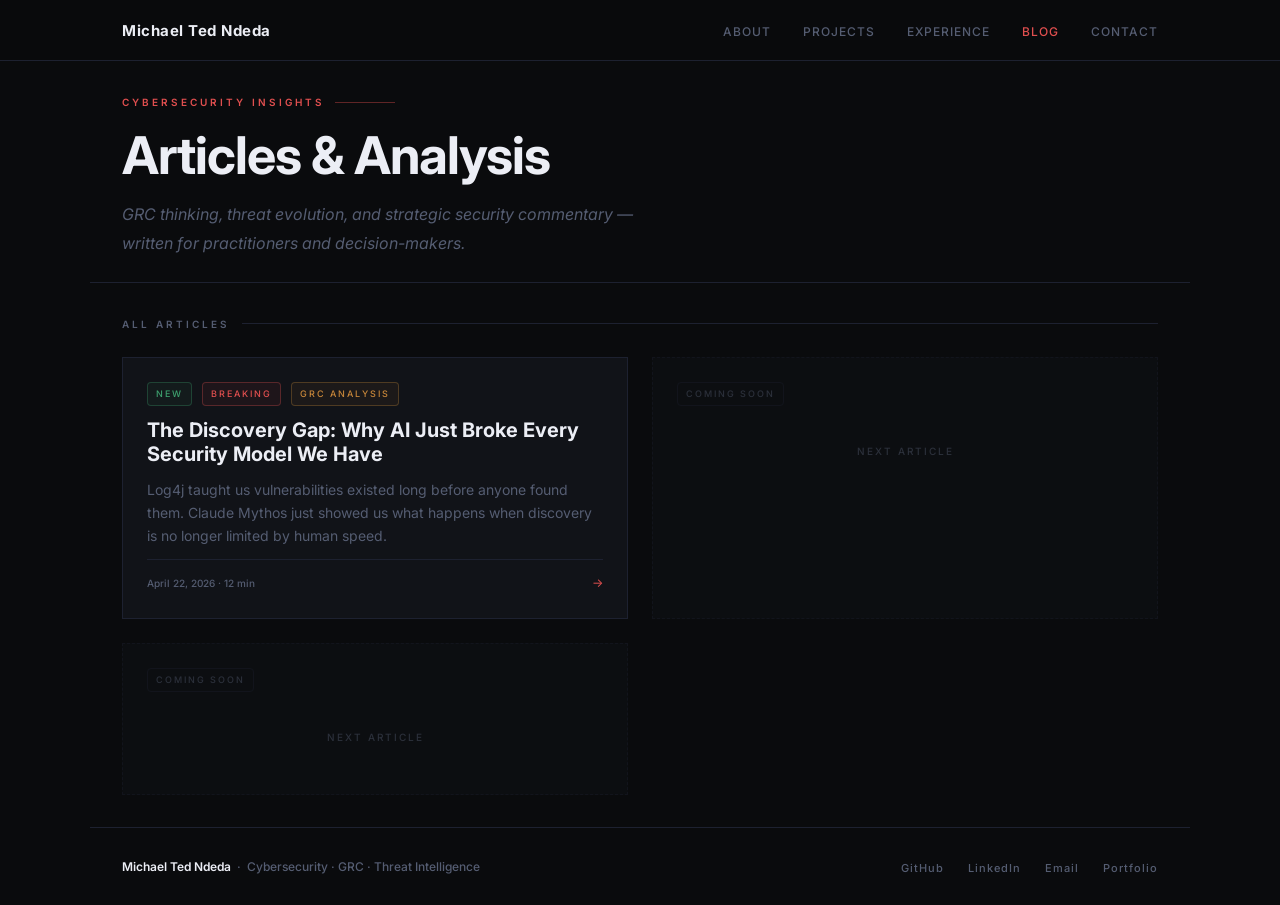
==== blog.html @ f83b4b7b "Restructure blog: create blog.html hub, move article to articles/discovery-gap.html, update nav" ====
<!DOCTYPE html>
<html lang="en">
<head>
  <meta charset="UTF-8" />
  <meta name="viewport" content="width=device-width, initial-scale=1.0" />
  <meta name="description" content="Cybersecurity insights and analysis by Michael Ted Ndeda — GRC, SOC operations, and strategic security thinking." />
  <title>Blog | Michael Ted Ndeda</title>

  <link rel="preconnect" href="https://fonts.googleapis.com" />
  <link rel="preconnect" href="https://fonts.gstatic.com" crossorigin />
  <link href="https://fonts.googleapis.com/css2?family=Inter:ital,wght@0,400;0,500;0,600;0,700;1,400&display=swap" rel="stylesheet" />

  <style>
    :root {
      --bg:        #0a0b0d;
      --surface:   #111318;
      --surface2:  #161a21;
      --border:    #1d2130;
      --text:      #c8ccd6;
      --muted:     #555d72;
      --bright:    #eceef5;
      --accent:    #e04f4f;
      --accent2:   #3d7dd9;
      --amber:     #c8873a;
      --green:     #3da06e;
      --radius:    4px;
      --sp-1:      4px;
      --sp-2:      8px;
      --sp-3:      12px;
      --sp-4:      16px;
      --sp-5:      20px;
      --sp-6:      24px;
      --sp-8:      32px;
    }

    *, *::before, *::after { margin: 0; padding: 0; box-sizing: border-box; }
    html { scroll-behavior: smooth; }

    body {
      background: var(--bg);
      color: var(--text);
      font-family: 'Inter', sans-serif;
      font-size: 16px;
      line-height: 1.8;
      -webkit-font-smoothing: antialiased;
    }

    header.site-nav {
      position: sticky; top: 0; z-index: 100;
      background: rgba(10,11,13,.94);
      backdrop-filter: blur(14px);
      border-bottom: 1px solid var(--border);
    }
    .nav-inner {
      max-width: 1100px; margin: 0 auto;
      padding: 0 var(--sp-8);
      height: 60px;
      display: flex; align-items: center; justify-content: space-between;
    }
    .nav-brand {
      font-weight: 700; font-size: 15px;
      color: var(--bright);
      text-decoration: none;
      letter-spacing: .5px;
    }
    nav ul {
      list-style: none;
      display: flex; gap: var(--sp-8); align-items: center;
    }
    nav ul a {
      font-size: 12px; letter-spacing: 1px;
      text-transform: uppercase;
      color: var(--muted);
      text-decoration: none;
      transition: color .2s;
      font-weight: 500;
    }
    nav ul a:hover,
    nav ul a.active { color: var(--bright); }
    nav ul a.active { color: var(--accent); }

    #progress {
      position: fixed; top: 60px; left: 0;
      height: 2px; width: 0;
      background: var(--accent);
      z-index: 101;
      transition: width .08s linear;
    }

    .page-hero {
      max-width: 1100px; margin: 0 auto;
      padding: var(--sp-8) var(--sp-8) var(--sp-6);
      border-bottom: 1px solid var(--border);
      opacity: 0; transform: translateY(20px);
      animation: fadeUp .6s .05s ease forwards;
    }
    .page-eyebrow {
      font-size: 10px; letter-spacing: 3px;
      text-transform: uppercase;
      color: var(--accent);
      margin-bottom: var(--sp-4);
      display: flex; align-items: center; gap: 10px;
      font-weight: 600;
    }
    .page-eyebrow::after {
      content: ''; flex: 1; max-width: 60px;
      height: 1px; background: var(--accent); opacity: .4;
    }
    .page-title {
      font-weight: 700; font-size: clamp(32px, 5vw, 52px);
      color: var(--bright);
      line-height: 1.1; letter-spacing: -1px;
      margin-bottom: var(--sp-4);
    }
    .page-sub {
      font-size: 16px; color: var(--muted);
      max-width: 560px; font-style: italic;
    }

    .articles-section {
      max-width: 1100px; margin: 0 auto;
      padding: var(--sp-8) var(--sp-8);
      opacity: 0; transform: translateY(16px);
      animation: fadeUp .6s .15s ease forwards;
    }
    .section-label {
      font-size: 10px; letter-spacing: 3px;
      text-transform: uppercase;
      color: var(--muted);
      margin-bottom: var(--sp-6);
      display: flex; align-items: center; gap: 12px;
      font-weight: 600;
    }
    .section-label::after {
      content: ''; flex: 1;
      height: 1px; background: var(--border);
    }

    .articles-grid {
      display: grid;
      grid-template-columns: repeat(auto-fill, minmax(340px, 1fr));
      gap: var(--sp-6);
    }

    .article-card {
      background: var(--surface);
      border: 1px solid var(--border);
      padding: var(--sp-6);
      display: flex; flex-direction: column;
      gap: var(--sp-3);
      text-decoration: none;
      transition: border-color .2s, background .2s;
      cursor: pointer;
    }
    .article-card:hover {
      border-color: rgba(224,79,79,.35);
      background: var(--surface2);
    }
    .card-meta {
      display: flex; align-items: center;
      gap: 10px; flex-wrap: wrap;
    }
    .tag {
      font-size: 9px; letter-spacing: 2px;
      text-transform: uppercase;
      padding: 3px 8px;
      border-radius: var(--radius);
      border: 1px solid var(--border);
      color: var(--muted);
      font-weight: 500;
    }
    .tag.red   { color: var(--accent); border-color: rgba(224,79,79,.3); background: rgba(224,79,79,.06); }
    .tag.blue  { color: var(--accent2); border-color: rgba(61,125,217,.3); background: rgba(61,125,217,.06); }
    .tag.amber { color: var(--amber); border-color: rgba(200,135,58,.3); background: rgba(200,135,58,.06); }
    .tag.new   { color: var(--green); border-color: rgba(61,160,110,.3); background: rgba(61,160,110,.06); }

    .card-title {
      font-weight: 700; font-size: 20px;
      color: var(--bright); line-height: 1.2;
    }
    .card-excerpt {
      font-size: 14px; color: var(--muted);
      line-height: 1.65;
    }
    .card-footer {
      display: flex; align-items: center;
      justify-content: space-between;
      margin-top: auto; padding-top: var(--sp-3);
      border-top: 1px solid var(--border);
    }
    .card-date {
      font-size: 10px; color: var(--muted);
      font-weight: 500;
    }
    .card-arrow {
      font-size: 12px; color: var(--accent);
      transition: transform .2s;
    }
    .article-card:hover .card-arrow { transform: translateX(4px); }

    .article-card.placeholder {
      border-style: dashed;
      opacity: .45;
    }
    .placeholder-label {
      font-size: 10px; letter-spacing: 2px;
      text-transform: uppercase;
      color: var(--muted);
      text-align: center;
      padding: var(--sp-6) 0;
      font-weight: 500;
    }

    .site-footer {
      border-top: 1px solid var(--border);
      padding: var(--sp-6) var(--sp-8);
      max-width: 1100px; margin: 0 auto;
      display: flex; align-items: center; justify-content: space-between;
      flex-wrap: wrap; gap: var(--sp-4);
    }
    .footer-l {
      font-size: 12px; color: var(--muted);
      font-weight: 500;
    }
    .footer-l strong { color: var(--bright); font-weight: 600; }
    .footer-links {
      display: flex; gap: var(--sp-6); list-style: none;
    }
    .footer-links a {
      font-size: 11px; color: var(--muted);
      text-decoration: none; letter-spacing: 1px;
      transition: color .15s;
      font-weight: 500;
    }
    .footer-links a:hover { color: var(--accent); }

    @keyframes fadeUp {
      to { opacity: 1; transform: translateY(0); }
    }

    @media (max-width: 768px) {
      .nav-inner { padding: 0 var(--sp-6); }
      nav ul { display: none; }
      .page-hero, .articles-section { padding-left: var(--sp-6); padding-right: var(--sp-6); }
      .articles-grid { grid-template-columns: 1fr; }
      .site-footer { padding: var(--sp-6); flex-direction: column; align-items: flex-start; }
    }
  </style>
</head>
<body>

<div id="progress"></div>

<!-- NAV -->
<header class="site-nav">
  <div class="nav-inner">
    <a class="nav-brand" href="https://teddyndeda.tech">Michael Ted Ndeda</a>
    <nav>
      <ul>
        <li><a href="https://teddyndeda.tech/#about">About</a></li>
        <li><a href="https://teddyndeda.tech/#projects">Projects</a></li>
        <li><a href="https://teddyndeda.tech/#experience">Experience</a></li>
        <li><a href="/blog.html" class="active">Blog</a></li>
        <li><a href="https://teddyndeda.tech/#contact">Contact</a></li>
      </ul>
    </nav>
  </div>
</header>

<!-- PAGE HERO -->
<div class="page-hero">
  <div class="page-eyebrow">Cybersecurity Insights</div>
  <h1 class="page-title">Articles &amp; Analysis</h1>
  <p class="page-sub">GRC thinking, threat evolution, and strategic security commentary — written for practitioners and decision-makers.</p>
</div>

<!-- ARTICLES GRID -->
<div class="articles-section">
  <p class="section-label">All Articles</p>
  <div class="articles-grid">

    <!-- ARTICLE 01 — The Discovery Gap -->
    <a href="/articles/discovery-gap.html" class="article-card">
      <div class="card-meta">
        <span class="tag new">New</span>
        <span class="tag red">Breaking</span>
        <span class="tag amber">GRC Analysis</span>
      </div>
      <h3 class="card-title">The Discovery Gap: Why AI Just Broke Every Security Model We Have</h3>
      <p class="card-excerpt">Log4j taught us vulnerabilities existed long before anyone found them. Claude Mythos just showed us what happens when discovery is no longer limited by human speed.</p>
      <div class="card-footer">
        <span class="card-date">April 22, 2026 · 12 min</span>
        <span class="card-arrow">→</span>
      </div>
    </a>

    <!-- PLACEHOLDER 02 -->
    <div class="article-card placeholder">
      <div class="card-meta"><span class="tag">Coming Soon</span></div>
      <p class="placeholder-label">Next Article</p>
    </div>

    <!-- PLACEHOLDER 03 -->
    <div class="article-card placeholder">
      <div class="card-meta"><span class="tag">Coming Soon</span></div>
      <p class="placeholder-label">Next Article</p>
    </div>

  </div>
</div>

<!-- FOOTER -->
<footer class="site-footer">
  <div class="footer-l">
    <strong>Michael Ted Ndeda</strong> &nbsp;·&nbsp; Cybersecurity · GRC · Threat Intelligence
  </div>
  <ul class="footer-links">
    <li><a href="https://github.com/Archer7Mi">GitHub</a></li>
    <li><a href="https://www.linkedin.com/in/michaelndeda/">LinkedIn</a></li>
    <li><a href="mailto:theondeda@gmail.com">Email</a></li>
    <li><a href="https://teddyndeda.tech">Portfolio</a></li>
  </ul>
</footer>

<script>
  window.addEventListener('scroll', () => {
    const d = document.documentElement;
    const pct = (d.scrollTop / (d.scrollHeight - d.clientHeight)) * 100;
    document.getElementById('progress').style.width = pct + '%';
  });
</script>

</body>
</html>
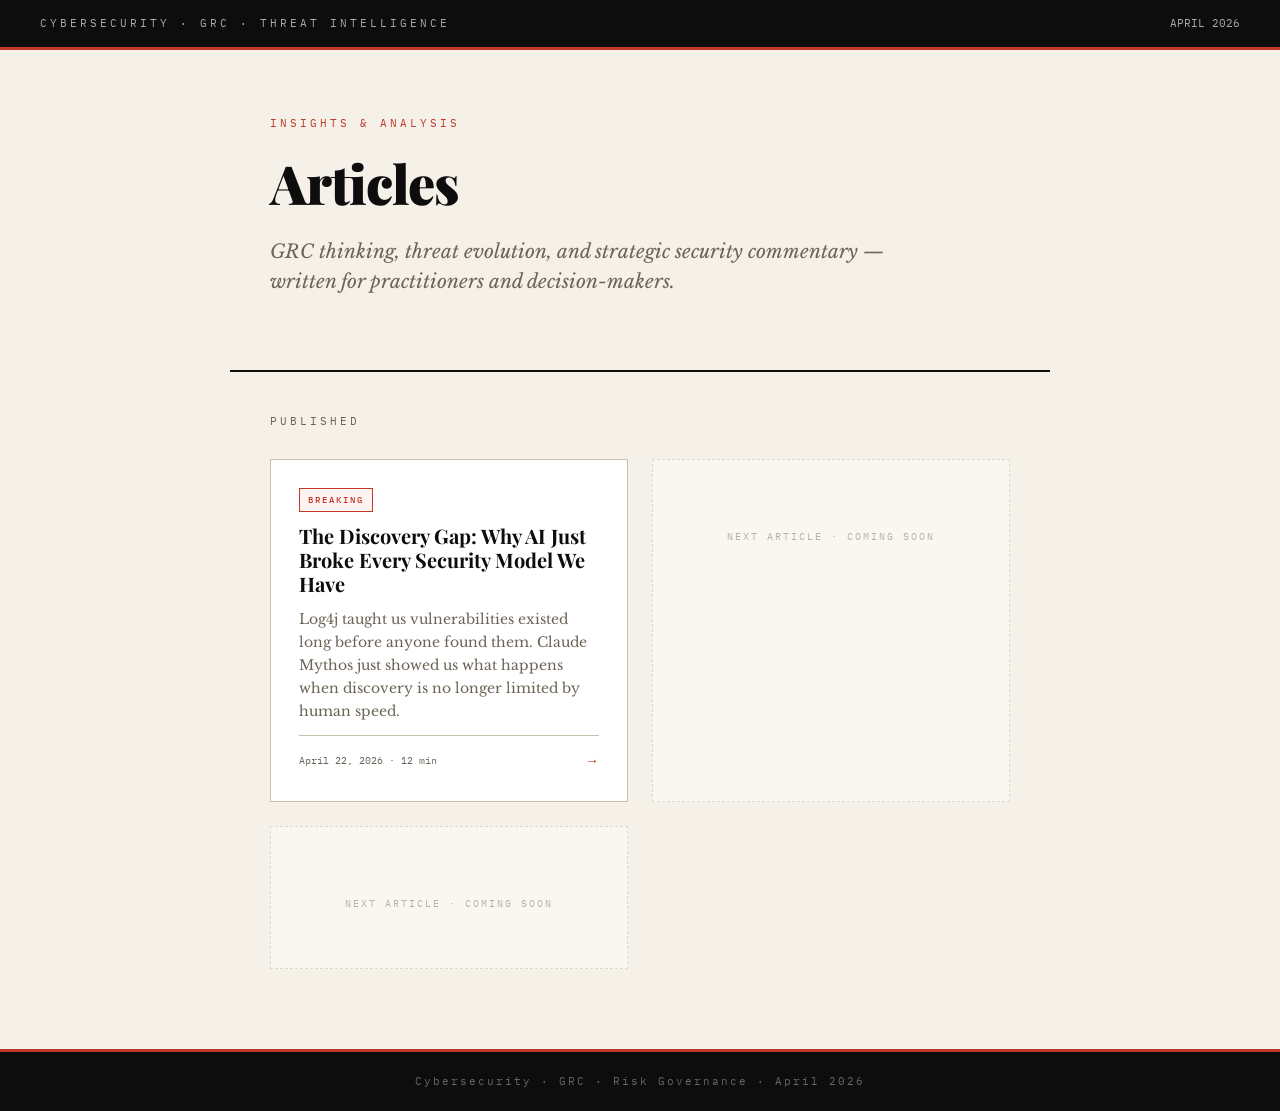
==== commit 26139890: "Redesign blog with light theme: apply serif typography, cream paper, professional layout" ====
--- a/blog.html
+++ b/blog.html
@@ -8,192 +8,184 @@
 
   <link rel="preconnect" href="https://fonts.googleapis.com" />
   <link rel="preconnect" href="https://fonts.gstatic.com" crossorigin />
-  <link href="https://fonts.googleapis.com/css2?family=Inter:ital,wght@0,400;0,500;0,600;0,700;1,400&display=swap" rel="stylesheet" />
+  <link href="https://fonts.googleapis.com/css2?family=Playfair+Display:wght@400;700;900&family=IBM+Plex+Mono:wght@400;500&family=Libre+Baskerville:ital,wght@0,400;0,700;1,400&display=swap" rel="stylesheet" />
 
   <style>
     :root {
-      --bg:        #0a0b0d;
-      --surface:   #111318;
-      --surface2:  #161a21;
-      --border:    #1d2130;
-      --text:      #c8ccd6;
-      --muted:     #555d72;
-      --bright:    #eceef5;
-      --accent:    #e04f4f;
-      --accent2:   #3d7dd9;
-      --amber:     #c8873a;
-      --green:     #3da06e;
-      --radius:    4px;
-      --sp-1:      4px;
-      --sp-2:      8px;
-      --sp-3:      12px;
-      --sp-4:      16px;
-      --sp-5:      20px;
-      --sp-6:      24px;
-      --sp-8:      32px;
+      --ink: #0d0d0d;
+      --paper: #f5f0e8;
+      --accent: #c0392b;
+      --accent2: #1a3a5c;
+      --muted: #6b6355;
+      --rule: #c8bfad;
+      --highlight: #fef3cd;
+      --bg-light: #fdf9f4;
     }
 
     *, *::before, *::after { margin: 0; padding: 0; box-sizing: border-box; }
     html { scroll-behavior: smooth; }
 
     body {
-      background: var(--bg);
-      color: var(--text);
-      font-family: 'Inter', sans-serif;
-      font-size: 16px;
-      line-height: 1.8;
-      -webkit-font-smoothing: antialiased;
-    }
-
-    header.site-nav {
-      position: sticky; top: 0; z-index: 100;
-      background: rgba(10,11,13,.94);
-      backdrop-filter: blur(14px);
-      border-bottom: 1px solid var(--border);
-    }
-    .nav-inner {
-      max-width: 1100px; margin: 0 auto;
-      padding: 0 var(--sp-8);
-      height: 60px;
-      display: flex; align-items: center; justify-content: space-between;
-    }
-    .nav-brand {
-      font-weight: 700; font-size: 15px;
-      color: var(--bright);
-      text-decoration: none;
-      letter-spacing: .5px;
-    }
-    nav ul {
-      list-style: none;
-      display: flex; gap: var(--sp-8); align-items: center;
-    }
-    nav ul a {
-      font-size: 12px; letter-spacing: 1px;
-      text-transform: uppercase;
-      color: var(--muted);
-      text-decoration: none;
-      transition: color .2s;
-      font-weight: 500;
-    }
-    nav ul a:hover,
-    nav ul a.active { color: var(--bright); }
-    nav ul a.active { color: var(--accent); }
-
-    #progress {
-      position: fixed; top: 60px; left: 0;
-      height: 2px; width: 0;
-      background: var(--accent);
-      z-index: 101;
-      transition: width .08s linear;
-    }
-
-    .page-hero {
-      max-width: 1100px; margin: 0 auto;
-      padding: var(--sp-8) var(--sp-8) var(--sp-6);
-      border-bottom: 1px solid var(--border);
-      opacity: 0; transform: translateY(20px);
-      animation: fadeUp .6s .05s ease forwards;
-    }
-    .page-eyebrow {
-      font-size: 10px; letter-spacing: 3px;
+      background: var(--paper);
+      color: var(--ink);
+      font-family: 'Libre Baskerville', Georgia, serif;
+      line-height: 1.75;
+      font-size: 17px;
+    }
+
+    /* Masthead */
+    .masthead {
+      background: var(--ink);
+      color: var(--paper);
+      padding: 14px 40px;
+      display: flex;
+      align-items: center;
+      justify-content: space-between;
+      border-bottom: 3px solid var(--accent);
+    }
+    .masthead-label {
+      font-family: 'IBM Plex Mono', monospace;
+      font-size: 11px;
+      letter-spacing: 3px;
+      text-transform: uppercase;
+      color: #aaa;
+    }
+    .masthead-date {
+      font-family: 'IBM Plex Mono', monospace;
+      font-size: 11px;
+      color: #aaa;
+    }
+
+    /* Hero */
+    .hero {
+      max-width: 820px;
+      margin: 0 auto;
+      padding: 64px 40px 40px;
+      border-bottom: 2px solid var(--ink);
+    }
+
+    .category-tag {
+      font-family: 'IBM Plex Mono', monospace;
+      font-size: 11px;
+      letter-spacing: 3px;
       text-transform: uppercase;
       color: var(--accent);
-      margin-bottom: var(--sp-4);
-      display: flex; align-items: center; gap: 10px;
-      font-weight: 600;
-    }
-    .page-eyebrow::after {
-      content: ''; flex: 1; max-width: 60px;
-      height: 1px; background: var(--accent); opacity: .4;
-    }
-    .page-title {
-      font-weight: 700; font-size: clamp(32px, 5vw, 52px);
-      color: var(--bright);
-      line-height: 1.1; letter-spacing: -1px;
-      margin-bottom: var(--sp-4);
-    }
+      margin-bottom: 20px;
+      display: block;
+    }
+
+    h1 {
+      font-family: 'Playfair Display', serif;
+      font-size: clamp(32px, 5vw, 54px);
+      font-weight: 900;
+      line-height: 1.1;
+      letter-spacing: -1px;
+      margin-bottom: 24px;
+      color: var(--ink);
+    }
+
     .page-sub {
-      font-size: 16px; color: var(--muted);
-      max-width: 560px; font-style: italic;
-    }
-
+      font-size: 19px;
+      font-style: italic;
+      color: var(--muted);
+      line-height: 1.6;
+      max-width: 680px;
+      margin-bottom: 32px;
+    }
+
+    /* Articles section */
     .articles-section {
-      max-width: 1100px; margin: 0 auto;
-      padding: var(--sp-8) var(--sp-8);
-      opacity: 0; transform: translateY(16px);
-      animation: fadeUp .6s .15s ease forwards;
-    }
+      max-width: 820px;
+      margin: 0 auto;
+      padding: 40px 40px 80px;
+    }
+
     .section-label {
-      font-size: 10px; letter-spacing: 3px;
-      text-transform: uppercase;
-      color: var(--muted);
-      margin-bottom: var(--sp-6);
-      display: flex; align-items: center; gap: 12px;
-      font-weight: 600;
-    }
-    .section-label::after {
-      content: ''; flex: 1;
-      height: 1px; background: var(--border);
+      font-family: 'IBM Plex Mono', monospace;
+      font-size: 11px;
+      letter-spacing: 3px;
+      text-transform: uppercase;
+      color: var(--muted);
+      margin-bottom: 28px;
+      display: block;
     }
 
     .articles-grid {
       display: grid;
       grid-template-columns: repeat(auto-fill, minmax(340px, 1fr));
-      gap: var(--sp-6);
+      gap: 24px;
     }
 
     .article-card {
-      background: var(--surface);
-      border: 1px solid var(--border);
-      padding: var(--sp-6);
-      display: flex; flex-direction: column;
-      gap: var(--sp-3);
+      background: white;
+      border: 1.5px solid var(--rule);
+      padding: 28px;
+      display: flex;
+      flex-direction: column;
+      gap: 12px;
       text-decoration: none;
-      transition: border-color .2s, background .2s;
-      cursor: pointer;
+      transition: border-color .2s, box-shadow .2s;
     }
     .article-card:hover {
-      border-color: rgba(224,79,79,.35);
-      background: var(--surface2);
-    }
+      border-color: var(--accent);
+      box-shadow: 0 4px 12px rgba(192, 57, 43, 0.15);
+    }
+
     .card-meta {
-      display: flex; align-items: center;
-      gap: 10px; flex-wrap: wrap;
-    }
+      display: flex;
+      align-items: center;
+      gap: 8px;
+      flex-wrap: wrap;
+    }
+
     .tag {
-      font-size: 9px; letter-spacing: 2px;
+      font-size: 9px;
+      letter-spacing: 2px;
       text-transform: uppercase;
       padding: 3px 8px;
-      border-radius: var(--radius);
-      border: 1px solid var(--border);
-      color: var(--muted);
+      border: 1px solid var(--rule);
+      color: var(--muted);
+      font-family: 'IBM Plex Mono', monospace;
       font-weight: 500;
     }
-    .tag.red   { color: var(--accent); border-color: rgba(224,79,79,.3); background: rgba(224,79,79,.06); }
-    .tag.blue  { color: var(--accent2); border-color: rgba(61,125,217,.3); background: rgba(61,125,217,.06); }
-    .tag.amber { color: var(--amber); border-color: rgba(200,135,58,.3); background: rgba(200,135,58,.06); }
-    .tag.new   { color: var(--green); border-color: rgba(61,160,110,.3); background: rgba(61,160,110,.06); }
+    .tag.red { 
+      color: var(--accent);
+      border-color: var(--accent);
+      background: rgba(192, 57, 43, 0.06);
+    }
 
     .card-title {
-      font-weight: 700; font-size: 20px;
-      color: var(--bright); line-height: 1.2;
-    }
+      font-family: 'Playfair Display', serif;
+      font-weight: 700;
+      font-size: 20px;
+      color: var(--ink);
+      line-height: 1.2;
+    }
+
     .card-excerpt {
-      font-size: 14px; color: var(--muted);
+      font-size: 14px;
+      color: var(--muted);
       line-height: 1.65;
     }
+
     .card-footer {
-      display: flex; align-items: center;
+      display: flex;
+      align-items: center;
       justify-content: space-between;
-      margin-top: auto; padding-top: var(--sp-3);
-      border-top: 1px solid var(--border);
-    }
+      margin-top: auto;
+      padding-top: 12px;
+      border-top: 1px solid var(--rule);
+    }
+
     .card-date {
-      font-size: 10px; color: var(--muted);
-      font-weight: 500;
-    }
+      font-family: 'IBM Plex Mono', monospace;
+      font-size: 10px;
+      color: var(--muted);
+    }
+
     .card-arrow {
-      font-size: 12px; color: var(--accent);
+      font-size: 14px;
+      color: var(--accent);
       transition: transform .2s;
     }
     .article-card:hover .card-arrow { transform: translateX(4px); }
@@ -202,89 +194,65 @@
       border-style: dashed;
       opacity: .45;
     }
+
     .placeholder-label {
-      font-size: 10px; letter-spacing: 2px;
+      font-family: 'IBM Plex Mono', monospace;
+      font-size: 10px;
+      letter-spacing: 2px;
       text-transform: uppercase;
       color: var(--muted);
       text-align: center;
-      padding: var(--sp-6) 0;
-      font-weight: 500;
-    }
-
-    .site-footer {
-      border-top: 1px solid var(--border);
-      padding: var(--sp-6) var(--sp-8);
-      max-width: 1100px; margin: 0 auto;
-      display: flex; align-items: center; justify-content: space-between;
-      flex-wrap: wrap; gap: var(--sp-4);
-    }
-    .footer-l {
-      font-size: 12px; color: var(--muted);
-      font-weight: 500;
-    }
-    .footer-l strong { color: var(--bright); font-weight: 600; }
-    .footer-links {
-      display: flex; gap: var(--sp-6); list-style: none;
-    }
-    .footer-links a {
-      font-size: 11px; color: var(--muted);
-      text-decoration: none; letter-spacing: 1px;
-      transition: color .15s;
-      font-weight: 500;
-    }
-    .footer-links a:hover { color: var(--accent); }
+      padding: 28px 0;
+    }
+
+    /* Footer */
+    footer {
+      background: var(--ink);
+      color: #666;
+      text-align: center;
+      font-family: 'IBM Plex Mono', monospace;
+      font-size: 11px;
+      letter-spacing: 2px;
+      padding: 20px;
+      border-top: 3px solid var(--accent);
+    }
 
     @keyframes fadeUp {
+      from { opacity: 0; transform: translateY(20px); }
       to { opacity: 1; transform: translateY(0); }
     }
-
-    @media (max-width: 768px) {
-      .nav-inner { padding: 0 var(--sp-6); }
-      nav ul { display: none; }
-      .page-hero, .articles-section { padding-left: var(--sp-6); padding-right: var(--sp-6); }
+    .hero { animation: fadeUp 0.6s ease both; }
+    .articles-section { animation: fadeUp 0.6s 0.2s ease both; }
+
+    @media (max-width: 700px) {
+      .masthead { padding: 12px 20px; flex-direction: column; gap: 8px; text-align: center; }
+      .hero, .articles-section { padding: 24px 20px; }
       .articles-grid { grid-template-columns: 1fr; }
-      .site-footer { padding: var(--sp-6); flex-direction: column; align-items: flex-start; }
     }
   </style>
 </head>
 <body>
 
-<div id="progress"></div>
-
-<!-- NAV -->
-<header class="site-nav">
-  <div class="nav-inner">
-    <a class="nav-brand" href="https://teddyndeda.tech">Michael Ted Ndeda</a>
-    <nav>
-      <ul>
-        <li><a href="https://teddyndeda.tech/#about">About</a></li>
-        <li><a href="https://teddyndeda.tech/#projects">Projects</a></li>
-        <li><a href="https://teddyndeda.tech/#experience">Experience</a></li>
-        <li><a href="/blog.html" class="active">Blog</a></li>
-        <li><a href="https://teddyndeda.tech/#contact">Contact</a></li>
-      </ul>
-    </nav>
-  </div>
+
+<div class="masthead">
+  <span class="masthead-label">Cybersecurity · GRC · Threat Intelligence</span>
+  <span class="masthead-date">APRIL 2026</span>
+</div>
+
+<header class="hero">
+  <span class="category-tag">Insights & Analysis</span>
+  <h1>Articles</h1>
+  <p class="page-sub">GRC thinking, threat evolution, and strategic security commentary — written for practitioners and decision-makers.</p>
 </header>
 
-<!-- PAGE HERO -->
-<div class="page-hero">
-  <div class="page-eyebrow">Cybersecurity Insights</div>
-  <h1 class="page-title">Articles &amp; Analysis</h1>
-  <p class="page-sub">GRC thinking, threat evolution, and strategic security commentary — written for practitioners and decision-makers.</p>
-</div>
-
-<!-- ARTICLES GRID -->
 <div class="articles-section">
-  <p class="section-label">All Articles</p>
+  <span class="section-label">Published</span>
   <div class="articles-grid">
 
     <!-- ARTICLE 01 — The Discovery Gap -->
     <a href="/articles/discovery-gap.html" class="article-card">
       <div class="card-meta">
-        <span class="tag new">New</span>
         <span class="tag red">Breaking</span>
-        <span class="tag amber">GRC Analysis</span>
       </div>
       <h3 class="card-title">The Discovery Gap: Why AI Just Broke Every Security Model We Have</h3>
       <p class="card-excerpt">Log4j taught us vulnerabilities existed long before anyone found them. Claude Mythos just showed us what happens when discovery is no longer limited by human speed.</p>
@@ -296,39 +264,23 @@
 
     <!-- PLACEHOLDER 02 -->
     <div class="article-card placeholder">
-      <div class="card-meta"><span class="tag">Coming Soon</span></div>
-      <p class="placeholder-label">Next Article</p>
+      <div class="card-meta"></div>
+      <p class="placeholder-label">Next Article · Coming Soon</p>
     </div>
 
     <!-- PLACEHOLDER 03 -->
     <div class="article-card placeholder">
-      <div class="card-meta"><span class="tag">Coming Soon</span></div>
-      <p class="placeholder-label">Next Article</p>
+      <div class="card-meta"></div>
+      <p class="placeholder-label">Next Article · Coming Soon</p>
     </div>
 
   </div>
 </div>
 
 <!-- FOOTER -->
-<footer class="site-footer">
-  <div class="footer-l">
-    <strong>Michael Ted Ndeda</strong> &nbsp;·&nbsp; Cybersecurity · GRC · Threat Intelligence
-  </div>
-  <ul class="footer-links">
-    <li><a href="https://github.com/Archer7Mi">GitHub</a></li>
-    <li><a href="https://www.linkedin.com/in/michaelndeda/">LinkedIn</a></li>
-    <li><a href="mailto:theondeda@gmail.com">Email</a></li>
-    <li><a href="https://teddyndeda.tech">Portfolio</a></li>
-  </ul>
+<footer>
+  Cybersecurity · GRC · Risk Governance · April 2026
 </footer>
-
-<script>
-  window.addEventListener('scroll', () => {
-    const d = document.documentElement;
-    const pct = (d.scrollTop / (d.scrollHeight - d.clientHeight)) * 100;
-    document.getElementById('progress').style.width = pct + '%';
-  });
-</script>
 
 </body>
 </html>
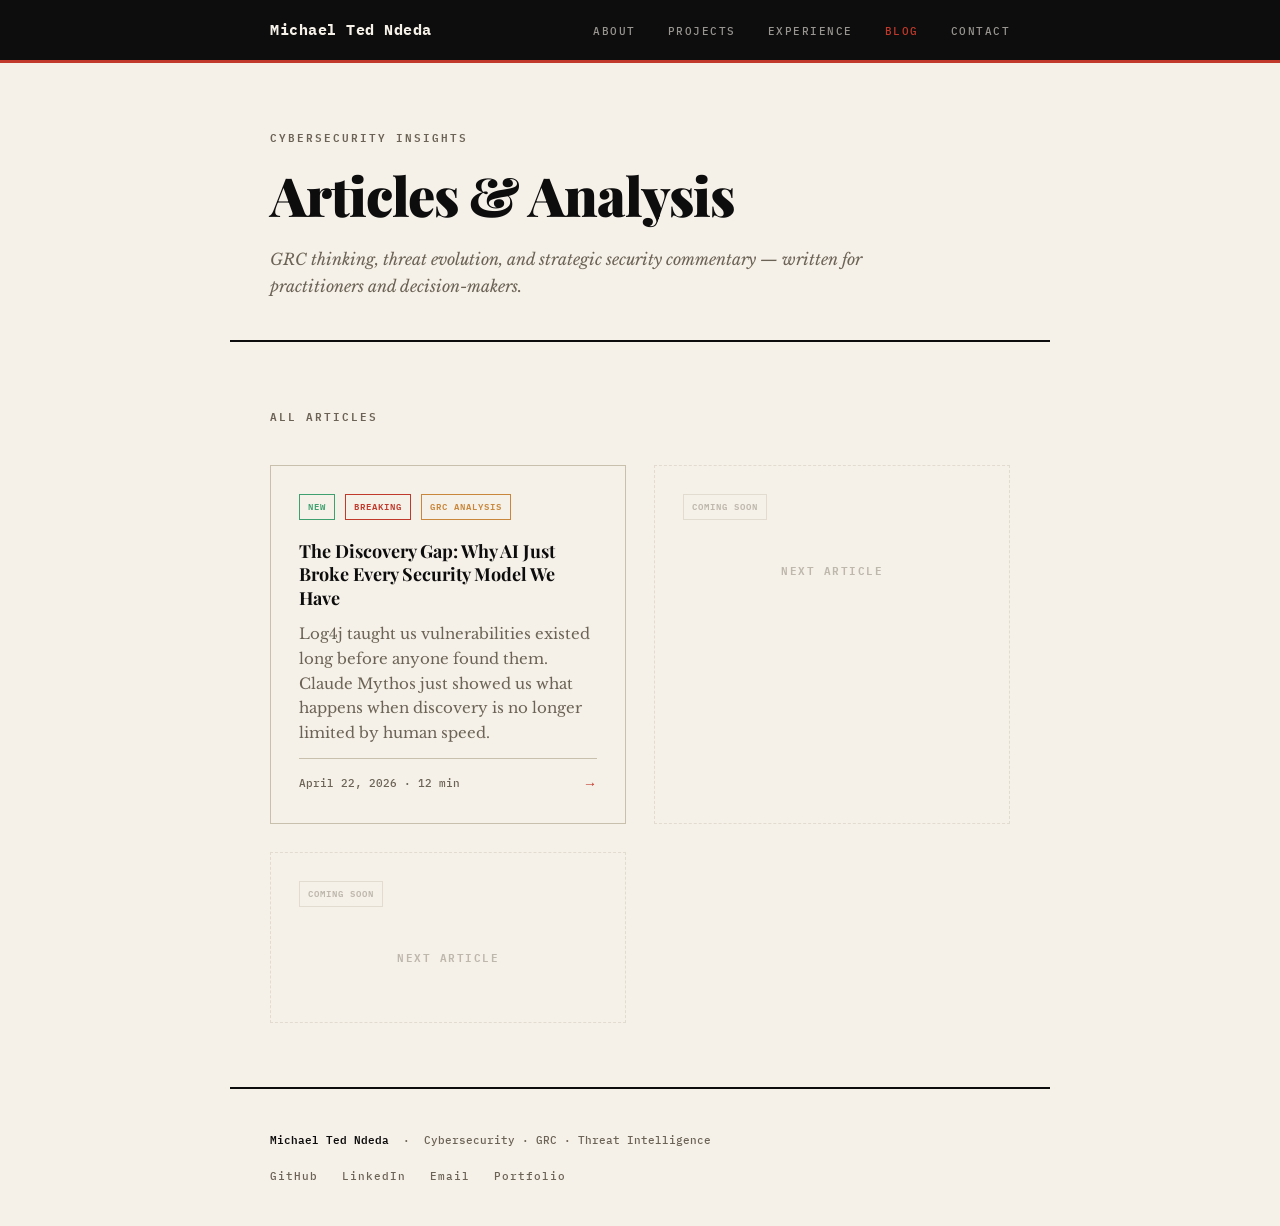
==== commit 5689bf26: "Apply light theme to blog pages (Playfair Display, Libre Baskerville, cream paper palette)" ====
--- a/blog.html
+++ b/blog.html
@@ -8,7 +8,7 @@
 
   <link rel="preconnect" href="https://fonts.googleapis.com" />
   <link rel="preconnect" href="https://fonts.gstatic.com" crossorigin />
-  <link href="https://fonts.googleapis.com/css2?family=Playfair+Display:wght@400;700;900&family=IBM+Plex+Mono:wght@400;500&family=Libre+Baskerville:ital,wght@0,400;0,700;1,400&display=swap" rel="stylesheet" />
+  <link href="https://fonts.googleapis.com/css2?family=Playfair+Display:ital,wght@0,400;0,700;0,900;1,400&family=Libre+Baskerville:ital,wght@0,400;0,700;1,400&family=IBM+Plex+Mono:wght@400;500;700&display=swap" rel="stylesheet" />
 
   <style>
     :root {
@@ -19,7 +19,8 @@
       --muted: #6b6355;
       --rule: #c8bfad;
       --highlight: #fef3cd;
-      --bg-light: #fdf9f4;
+      --code-bg: #1a1a2e;
+      --code-text: #e0e0e0;
     }
 
     *, *::before, *::after { margin: 0; padding: 0; box-sizing: border-box; }
@@ -29,145 +30,161 @@
       background: var(--paper);
       color: var(--ink);
       font-family: 'Libre Baskerville', Georgia, serif;
+      font-size: 17px;
       line-height: 1.75;
-      font-size: 17px;
-    }
-
-    /* Masthead */
-    .masthead {
+      -webkit-font-smoothing: antialiased;
+    }
+
+    /* ─── NAV ─── */
+    header.site-nav {
+      position: sticky; top: 0; z-index: 100;
       background: var(--ink);
+      border-bottom: 3px solid var(--accent);
+    }
+    .nav-inner {
+      max-width: 820px; margin: 0 auto;
+      padding: 0 40px;
+      height: 60px;
+      display: flex; align-items: center; justify-content: space-between;
+    }
+    .nav-brand {
+      font-weight: 700; font-size: 15px;
       color: var(--paper);
-      padding: 14px 40px;
-      display: flex;
-      align-items: center;
-      justify-content: space-between;
-      border-bottom: 3px solid var(--accent);
-    }
-    .masthead-label {
-      font-family: 'IBM Plex Mono', monospace;
-      font-size: 11px;
-      letter-spacing: 3px;
-      text-transform: uppercase;
-      color: #aaa;
-    }
-    .masthead-date {
-      font-family: 'IBM Plex Mono', monospace;
-      font-size: 11px;
-      color: #aaa;
-    }
-
-    /* Hero */
-    .hero {
+      text-decoration: none;
+      letter-spacing: .5px;
+      font-family: 'IBM Plex Mono', monospace;
+    }
+    nav ul {
+      list-style: none;
+      display: flex; gap: 32px; align-items: center;
+    }
+    nav ul a {
+      font-size: 11px; letter-spacing: 1.5px;
+      text-transform: uppercase;
+      color: rgba(245,240,232,.6);
+      text-decoration: none;
+      transition: color .2s;
+      font-weight: 500;
+      font-family: 'IBM Plex Mono', monospace;
+    }
+    nav ul a:hover { color: var(--paper); }
+    nav ul a.active { color: var(--accent); }
+
+    .page-hero {
+      background: var(--paper);
+      padding: 64px 40px 40px;
       max-width: 820px;
       margin: 0 auto;
-      padding: 64px 40px 40px;
       border-bottom: 2px solid var(--ink);
     }
-
-    .category-tag {
-      font-family: 'IBM Plex Mono', monospace;
-      font-size: 11px;
-      letter-spacing: 3px;
-      text-transform: uppercase;
-      color: var(--accent);
+    .page-eyebrow {
+      font-size: 11px; letter-spacing: 2px;
+      text-transform: uppercase;
+      color: var(--muted);
       margin-bottom: 20px;
-      display: block;
-    }
-
-    h1 {
+      font-family: 'IBM Plex Mono', monospace;
+      font-weight: 600;
+    }
+    .page-title {
       font-family: 'Playfair Display', serif;
+      font-weight: 900;
       font-size: clamp(32px, 5vw, 54px);
-      font-weight: 900;
+      color: var(--ink);
       line-height: 1.1;
       letter-spacing: -1px;
-      margin-bottom: 24px;
-      color: var(--ink);
-    }
-
+      margin-bottom: 20px;
+    }
     .page-sub {
-      font-size: 19px;
+      font-size: 16px;
+      color: var(--muted);
+      max-width: 620px;
       font-style: italic;
-      color: var(--muted);
-      line-height: 1.6;
-      max-width: 680px;
-      margin-bottom: 32px;
-    }
-
-    /* Articles section */
+      line-height: 1.7;
+    }
+
     .articles-section {
       max-width: 820px;
       margin: 0 auto;
-      padding: 40px 40px 80px;
-    }
-
+      padding: 64px 40px;
+    }
     .section-label {
-      font-family: 'IBM Plex Mono', monospace;
-      font-size: 11px;
-      letter-spacing: 3px;
-      text-transform: uppercase;
-      color: var(--muted);
-      margin-bottom: 28px;
-      display: block;
+      font-size: 11px;
+      letter-spacing: 2px;
+      text-transform: uppercase;
+      color: var(--muted);
+      margin-bottom: 40px;
+      font-family: 'IBM Plex Mono', monospace;
+      font-weight: 600;
     }
 
     .articles-grid {
       display: grid;
       grid-template-columns: repeat(auto-fill, minmax(340px, 1fr));
-      gap: 24px;
+      gap: 28px;
     }
 
     .article-card {
-      background: white;
-      border: 1.5px solid var(--rule);
+      background: var(--paper);
+      border: 1px solid var(--rule);
       padding: 28px;
       display: flex;
       flex-direction: column;
       gap: 12px;
       text-decoration: none;
-      transition: border-color .2s, box-shadow .2s;
+      transition: border-color .2s, background .2s;
+      cursor: pointer;
     }
     .article-card:hover {
       border-color: var(--accent);
-      box-shadow: 0 4px 12px rgba(192, 57, 43, 0.15);
-    }
-
+      background: rgba(192,57,43,.02);
+    }
     .card-meta {
       display: flex;
       align-items: center;
-      gap: 8px;
+      gap: 10px;
       flex-wrap: wrap;
     }
-
     .tag {
       font-size: 9px;
-      letter-spacing: 2px;
-      text-transform: uppercase;
-      padding: 3px 8px;
+      letter-spacing: 1px;
+      text-transform: uppercase;
+      padding: 4px 8px;
       border: 1px solid var(--rule);
       color: var(--muted);
-      font-family: 'IBM Plex Mono', monospace;
-      font-weight: 500;
-    }
-    .tag.red { 
+      font-weight: 600;
+      font-family: 'IBM Plex Mono', monospace;
+      background: transparent;
+    }
+    .tag.red {
       color: var(--accent);
       border-color: var(--accent);
-      background: rgba(192, 57, 43, 0.06);
+    }
+    .tag.blue {
+      color: var(--accent2);
+      border-color: var(--accent2);
+    }
+    .tag.amber {
+      color: #c8873a;
+      border-color: #c8873a;
+    }
+    .tag.new {
+      color: #3da06e;
+      border-color: #3da06e;
     }
 
     .card-title {
       font-family: 'Playfair Display', serif;
       font-weight: 700;
-      font-size: 20px;
+      font-size: 18px;
       color: var(--ink);
-      line-height: 1.2;
-    }
-
+      line-height: 1.3;
+      margin: 8px 0 0 0;
+    }
     .card-excerpt {
-      font-size: 14px;
+      font-size: 15px;
       color: var(--muted);
       line-height: 1.65;
     }
-
     .card-footer {
       display: flex;
       align-items: center;
@@ -176,83 +193,131 @@
       padding-top: 12px;
       border-top: 1px solid var(--rule);
     }
-
     .card-date {
-      font-family: 'IBM Plex Mono', monospace;
-      font-size: 10px;
-      color: var(--muted);
-    }
-
+      font-size: 11px;
+      color: var(--muted);
+      font-weight: 500;
+      font-family: 'IBM Plex Mono', monospace;
+    }
     .card-arrow {
       font-size: 14px;
       color: var(--accent);
       transition: transform .2s;
     }
-    .article-card:hover .card-arrow { transform: translateX(4px); }
+    .article-card:hover .card-arrow {
+      transform: translateX(4px);
+    }
 
     .article-card.placeholder {
       border-style: dashed;
-      opacity: .45;
-    }
-
+      opacity: .4;
+      cursor: default;
+      pointer-events: none;
+    }
     .placeholder-label {
-      font-family: 'IBM Plex Mono', monospace;
-      font-size: 10px;
-      letter-spacing: 2px;
+      font-size: 11px;
+      letter-spacing: 1.5px;
       text-transform: uppercase;
       color: var(--muted);
       text-align: center;
       padding: 28px 0;
-    }
-
-    /* Footer */
-    footer {
-      background: var(--ink);
-      color: #666;
-      text-align: center;
-      font-family: 'IBM Plex Mono', monospace;
-      font-size: 11px;
-      letter-spacing: 2px;
-      padding: 20px;
-      border-top: 3px solid var(--accent);
+      font-weight: 600;
+      font-family: 'IBM Plex Mono', monospace;
+    }
+
+    .site-footer {
+      border-top: 2px solid var(--ink);
+      padding: 40px;
+      max-width: 820px;
+      margin: 0 auto;
+      display: flex;
+      align-items: center;
+      justify-content: space-between;
+      flex-wrap: wrap;
+      gap: 16px;
+      font-family: 'IBM Plex Mono', monospace;
+      font-size: 11px;
+    }
+    .footer-l {
+      color: var(--muted);
+      font-weight: 500;
+    }
+    .footer-l strong {
+      color: var(--ink);
+      font-weight: 600;
+    }
+    .footer-links {
+      display: flex;
+      gap: 24px;
+      list-style: none;
+    }
+    .footer-links a {
+      font-size: 11px;
+      color: var(--muted);
+      text-decoration: none;
+      letter-spacing: 1px;
+      transition: color .15s;
+      font-weight: 500;
+    }
+    .footer-links a:hover {
+      color: var(--accent);
     }
 
     @keyframes fadeUp {
-      from { opacity: 0; transform: translateY(20px); }
       to { opacity: 1; transform: translateY(0); }
     }
-    .hero { animation: fadeUp 0.6s ease both; }
-    .articles-section { animation: fadeUp 0.6s 0.2s ease both; }
 
     @media (max-width: 700px) {
-      .masthead { padding: 12px 20px; flex-direction: column; gap: 8px; text-align: center; }
-      .hero, .articles-section { padding: 24px 20px; }
+      body { font-size: 16px; }
+      .nav-inner { padding: 0 24px; }
+      nav ul { display: none; }
+      .page-hero, .articles-section, .site-footer {
+        padding-left: 24px;
+        padding-right: 24px;
+      }
       .articles-grid { grid-template-columns: 1fr; }
+      .site-footer { flex-direction: column; align-items: flex-start; }
     }
   </style>
 </head>
 <body>
 
-
-<div class="masthead">
-  <span class="masthead-label">Cybersecurity · GRC · Threat Intelligence</span>
-  <span class="masthead-date">APRIL 2026</span>
+<div id="progress"></div>
+
+<!-- NAV -->
+<header class="site-nav">
+  <div class="nav-inner">
+    <a class="nav-brand" href="https://teddyndeda.tech">Michael Ted Ndeda</a>
+    <nav>
+      <ul>
+        <li><a href="https://teddyndeda.tech/#about">About</a></li>
+        <li><a href="https://teddyndeda.tech/#projects">Projects</a></li>
+        <li><a href="https://teddyndeda.tech/#experience">Experience</a></li>
+        <li><a href="/blog.html" class="active">Blog</a></li>
+        <li><a href="https://teddyndeda.tech/#contact">Contact</a></li>
+      </ul>
+    </nav>
+  </div>
+</header>
+
+<!-- PAGE HERO -->
+<div class="page-hero">
+  <div class="page-eyebrow">Cybersecurity Insights</div>
+  <h1 class="page-title">Articles &amp; Analysis</h1>
+  <p class="page-sub">GRC thinking, threat evolution, and strategic security commentary — written for practitioners and decision-makers.</p>
 </div>
 
-<header class="hero">
-  <span class="category-tag">Insights & Analysis</span>
-  <h1>Articles</h1>
-  <p class="page-sub">GRC thinking, threat evolution, and strategic security commentary — written for practitioners and decision-makers.</p>
-</header>
-
+<!-- ARTICLES GRID -->
 <div class="articles-section">
-  <span class="section-label">Published</span>
+  <p class="section-label">All Articles</p>
   <div class="articles-grid">
 
     <!-- ARTICLE 01 — The Discovery Gap -->
     <a href="/articles/discovery-gap.html" class="article-card">
       <div class="card-meta">
+        <span class="tag new">New</span>
         <span class="tag red">Breaking</span>
+        <span class="tag amber">GRC Analysis</span>
       </div>
       <h3 class="card-title">The Discovery Gap: Why AI Just Broke Every Security Model We Have</h3>
       <p class="card-excerpt">Log4j taught us vulnerabilities existed long before anyone found them. Claude Mythos just showed us what happens when discovery is no longer limited by human speed.</p>
@@ -264,23 +329,39 @@
 
     <!-- PLACEHOLDER 02 -->
     <div class="article-card placeholder">
-      <div class="card-meta"></div>
-      <p class="placeholder-label">Next Article · Coming Soon</p>
+      <div class="card-meta"><span class="tag">Coming Soon</span></div>
+      <p class="placeholder-label">Next Article</p>
     </div>
 
     <!-- PLACEHOLDER 03 -->
     <div class="article-card placeholder">
-      <div class="card-meta"></div>
-      <p class="placeholder-label">Next Article · Coming Soon</p>
+      <div class="card-meta"><span class="tag">Coming Soon</span></div>
+      <p class="placeholder-label">Next Article</p>
     </div>
 
   </div>
 </div>
 
 <!-- FOOTER -->
-<footer>
-  Cybersecurity · GRC · Risk Governance · April 2026
+<footer class="site-footer">
+  <div class="footer-l">
+    <strong>Michael Ted Ndeda</strong> &nbsp;·&nbsp; Cybersecurity · GRC · Threat Intelligence
+  </div>
+  <ul class="footer-links">
+    <li><a href="https://github.com/Archer7Mi">GitHub</a></li>
+    <li><a href="https://www.linkedin.com/in/michaelndeda/">LinkedIn</a></li>
+    <li><a href="mailto:theondeda@gmail.com">Email</a></li>
+    <li><a href="https://teddyndeda.tech">Portfolio</a></li>
+  </ul>
 </footer>
+
+<script>
+  window.addEventListener('scroll', () => {
+    const d = document.documentElement;
+    const pct = (d.scrollTop / (d.scrollHeight - d.clientHeight)) * 100;
+    document.getElementById('progress').style.width = pct + '%';
+  });
+</script>
 
 </body>
 </html>
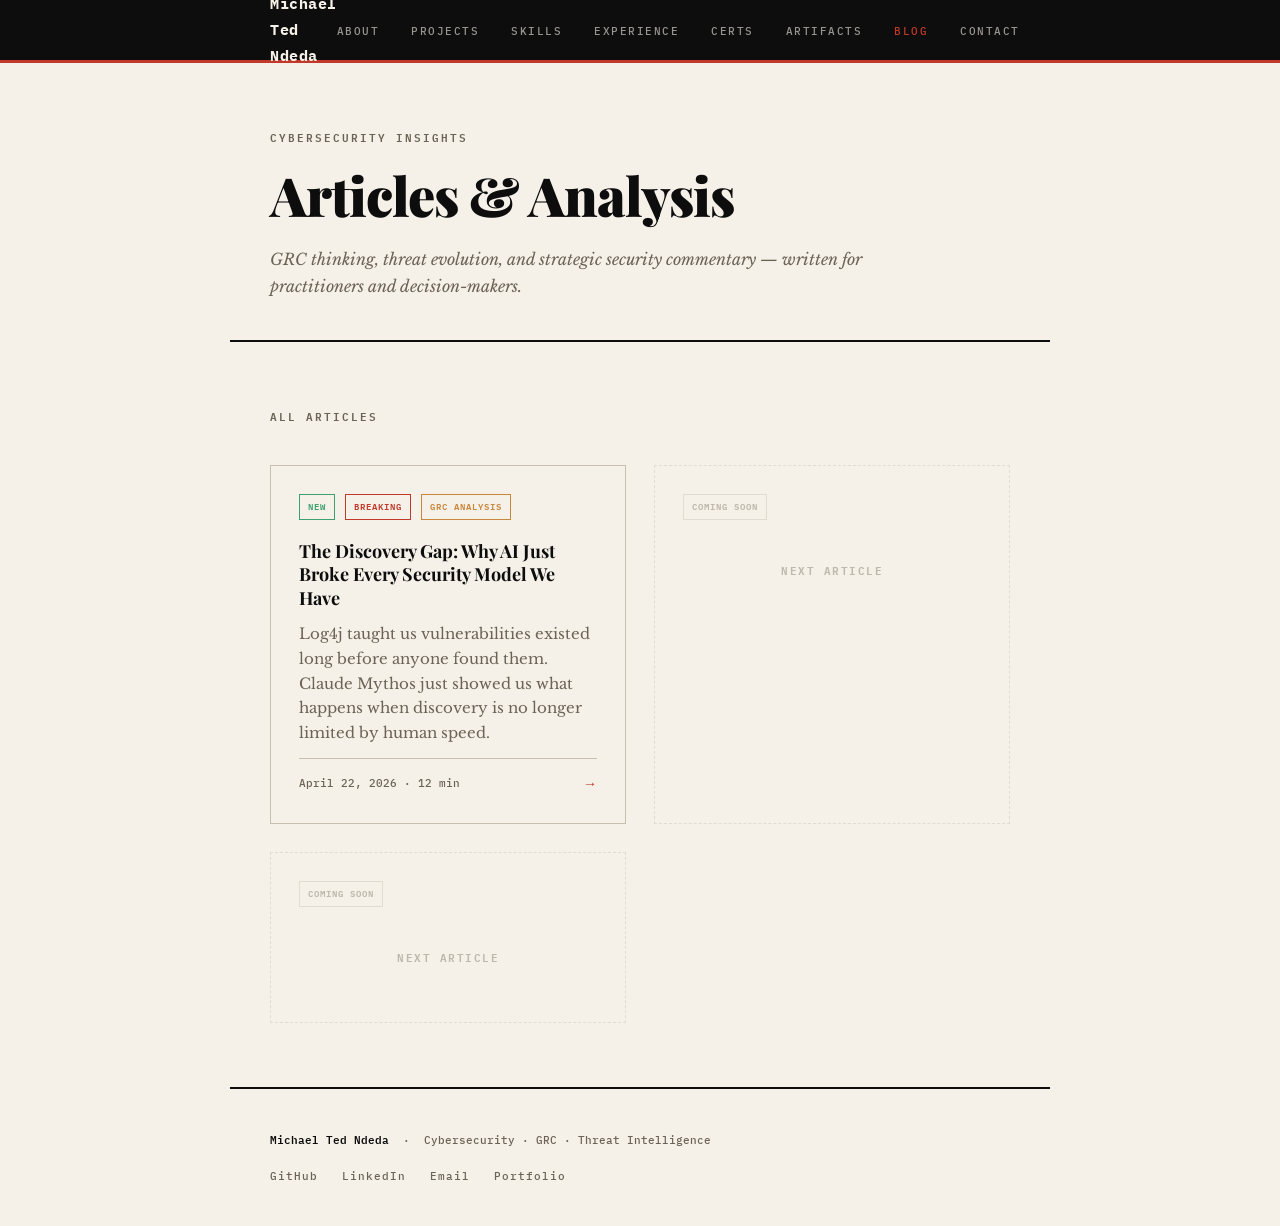
==== commit 9e8c7a49: "Overhaul portfolio: ISO 27001 Lead Auditor positioning, 3 flagship projects, merged Forage simulatio" ====
--- a/blog.html
+++ b/blog.html
@@ -292,7 +292,10 @@
       <ul>
         <li><a href="https://teddyndeda.tech/#about">About</a></li>
         <li><a href="https://teddyndeda.tech/#projects">Projects</a></li>
+        <li><a href="https://teddyndeda.tech/#skills">Skills</a></li>
         <li><a href="https://teddyndeda.tech/#experience">Experience</a></li>
+        <li><a href="https://teddyndeda.tech/#certifications">Certs</a></li>
+        <li><a href="https://teddyndeda.tech/#artifacts">Artifacts</a></li>
         <li><a href="/blog.html" class="active">Blog</a></li>
         <li><a href="https://teddyndeda.tech/#contact">Contact</a></li>
       </ul>
